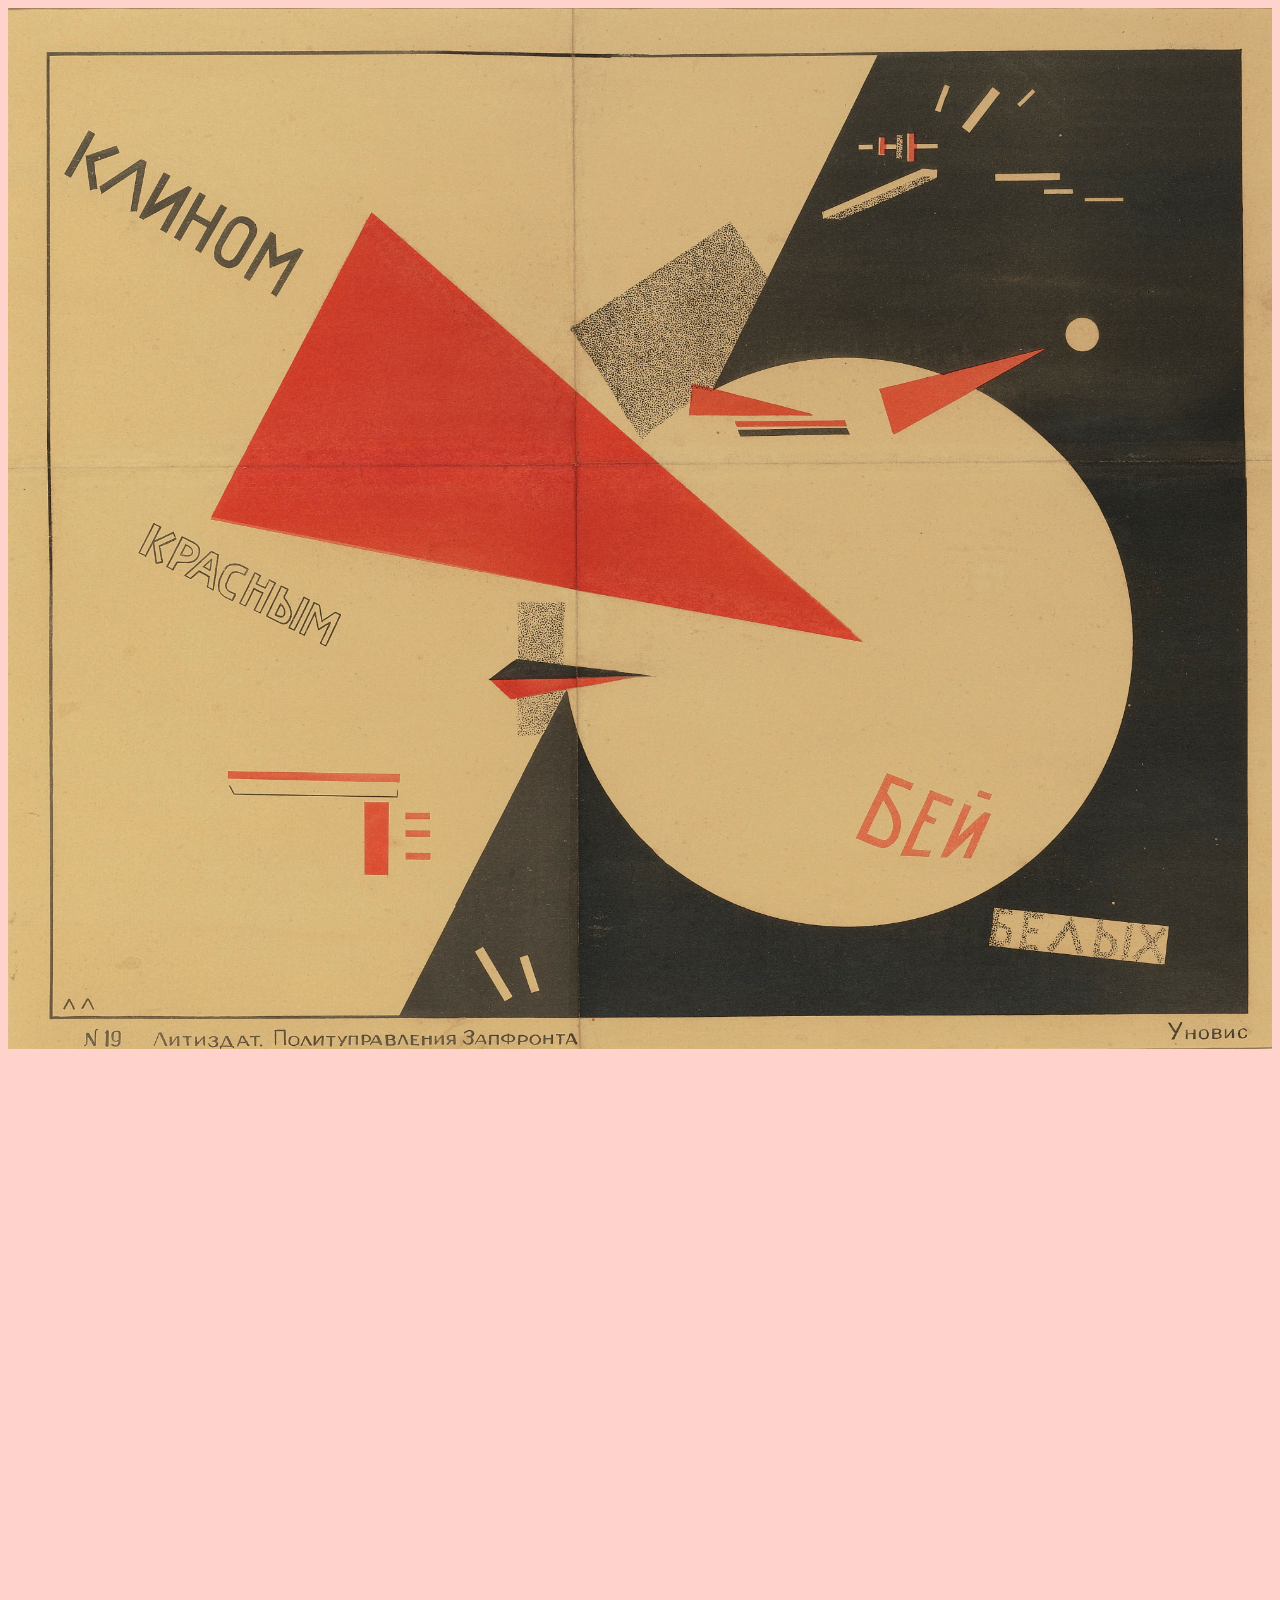
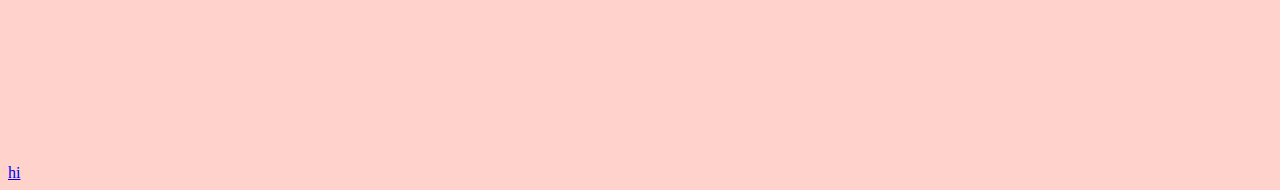
==== index.html @ faef6e3d "upload demo" ====
<!DOCTYPE html>
<html>
  <head>
    <meta name="viewport" content="width=device-width, initial-scale=1.0">

    <link rel="stylesheet" href="/css/styles.css">
  </head>
  <body>
    <img src="img/poster.jpg"></img>
    <div class="video-responsive">
        <iframe width="560" height="315" src="https://www.youtube.com/embed/uxpDa-c-4Mc" frameborder="0" allow="autoplay; encrypted-media" allowfullscreen></iframe>
    </div>
    <a href="/Path1/index.html">hi</a>
    <script src="/js/myscripts.js"></script>
  </body>
</html>
---- css/styles.css ----
body{
  background: #ffd2cc;
}


img{
  max-width: 100%;
  max-height: 100%;
}



.video-responsive{
    overflow:hidden;
    padding-bottom:56.25%;
    position:relative;
    height:0;
}
.video-responsive iframe{
    left:0;
    top:0;
    height:100%;
    width:100%;
    position:absolute;
}
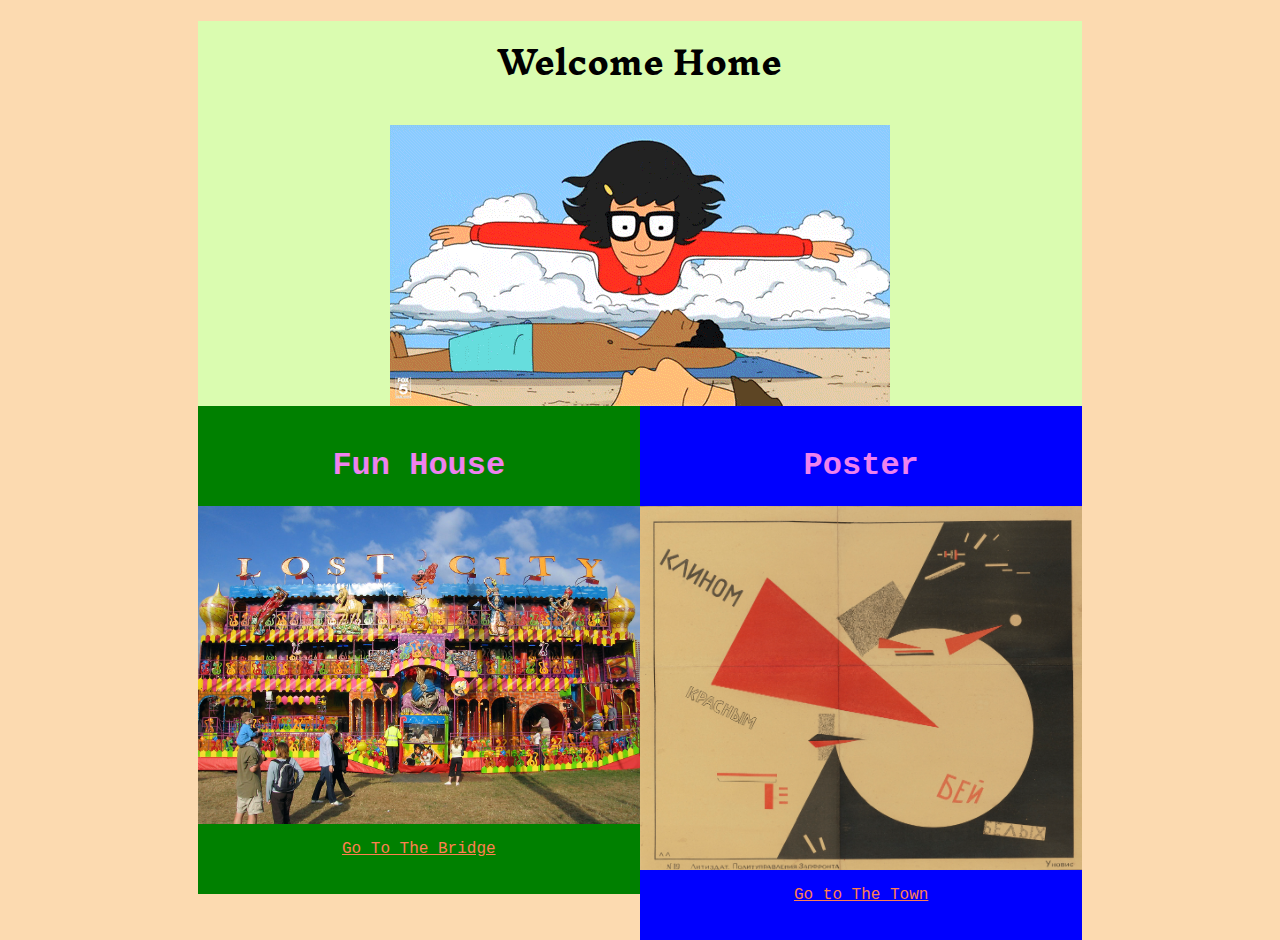
==== commit 53913731: "Week 2" ====
--- a/index.html
+++ b/index.html
@@ -1,16 +1,82 @@
+
+
 <!DOCTYPE html>
-<html>
-  <head>
-    <meta name="viewport" content="width=device-width, initial-scale=1.0">
+<html lang="en">
+    <head>
+        <meta charset="UTF-8">
+        <meta name="viewport" content="width=device-width, initial-scale=1.0">
+        <meta http-equiv="X-UA-Compatible" content="ie=edge">
+        <title>Anthony's Story</title>
+        <link href="https://fonts.googleapis.com/css?family=Inknut+Antiqua" rel="stylesheet">
+        <link rel="stylesheet" href="/css/styles.css">
 
-    <link rel="stylesheet" href="/css/styles.css">
-  </head>
-  <body>
-    <img src="img/poster.jpg"></img>
-    <div class="video-responsive">
-        <iframe width="560" height="315" src="https://www.youtube.com/embed/uxpDa-c-4Mc" frameborder="0" allow="autoplay; encrypted-media" allowfullscreen></iframe>
-    </div>
-    <a href="/Path1/index.html">hi</a>
-    <script src="/js/myscripts.js"></script>
-  </body>
-</html>
+    </head>
+    <body>
+       <div class="container">
+               
+            <h1>Welcome Home</h1>
+
+            <img src="/img/kiss.gif" alt="">
+
+            <!-- 
+                Example of two div's next to each other
+            -->
+            <div class="row">
+                <div class="two_col centered_text" id="funhouse">
+                    <h1>Fun House</h1>
+                    <img src="/img/funhouse.jpg" alt="">
+                    <p>
+                       <a href="/river/bridge.html">Go To The Bridge</a> 
+                    </p>
+                </div>
+                <div class="two_col centered_text" id="poster">
+                    <h1 class="">Poster</h1>
+                    <img src="/img/poster.jpg" alt="">
+                    <p>
+                        <a id="random_town" href="#" class="random_link">
+                            Go to The Town
+                        </a>
+                    </p>
+                    
+                </div>
+            </div>
+
+
+
+
+            <!-- 
+                Example of three div's next to each other
+            -->
+            <!--
+
+           
+            <div class="row">
+                <div class="three_col">
+                    <h1>Welcome Home</h1>
+
+                    <div class="video-responsive">
+                        <iframe width="560" height="315" src="https://www.youtube.com/embed/uxpDa-c-4Mc" frameborder="0" allow="autoplay; encrypted-media" allowfullscreen></iframe>
+                    </div>
+                </div>
+                <div class="three_col">
+                    <h1>Welcome Home</h1>
+
+                    <div class="video-responsive">
+                        <iframe width="560" height="315" src="https://www.youtube.com/embed/uxpDa-c-4Mc" frameborder="0" allow="autoplay; encrypted-media" allowfullscreen></iframe>
+                    </div>
+                </div>
+                <div class="three_col">
+                    <h1>Welcome Home</h1>
+
+                    <div class="video-responsive">
+                        <iframe width="560" height="315" src="https://www.youtube.com/embed/uxpDa-c-4Mc" frameborder="0" allow="autoplay; encrypted-media" allowfullscreen></iframe>
+                    </div>
+                </div>
+            </div>
+            -->
+       </div>
+
+
+        <script src="/js/scripts.js"></script>
+    </body>
+</html>--- a/css/styles.css
+++ b/css/styles.css
@@ -1,14 +1,37 @@
 body{
-  background: #ffd2cc;
+    background: #fcdab0;
+    font-family: 'Inknut Antiqua', serif;
+}
+
+a{
+    color: coral;
+}
+
+a:visited{
+    color: coral;
+}
+
+a:hover {
+    color:black;
 }
 
 
 img{
-  max-width: 100%;
-  max-height: 100%;
+    max-width: 100%;
+    max-height: 100%;
+    display: block;
+    margin: 0 auto;
 }
 
+h1{
+    text-align: center;
+}
 
+.container{
+    width: 70%;
+    margin: 0 auto;
+    background: #dafcb0;
+}
 
 .video-responsive{
     overflow:hidden;
@@ -23,3 +46,33 @@
     width:100%;
     position:absolute;
 }
+
+.row{
+    clear: both;
+}
+
+.two_col{
+    width: 50%;
+    float: left;
+}
+
+.three_col{
+    width: 33%;
+    float: left;
+}
+
+.centered_text{
+    text-align: center;
+    color: violet;
+    font-family: 'Courier New', Courier, monospace;
+    padding-top: 20px;
+    padding-bottom: 20px; 
+}
+
+#funhouse{
+    background: green;
+}
+
+#poster{
+    background: blue;
+}